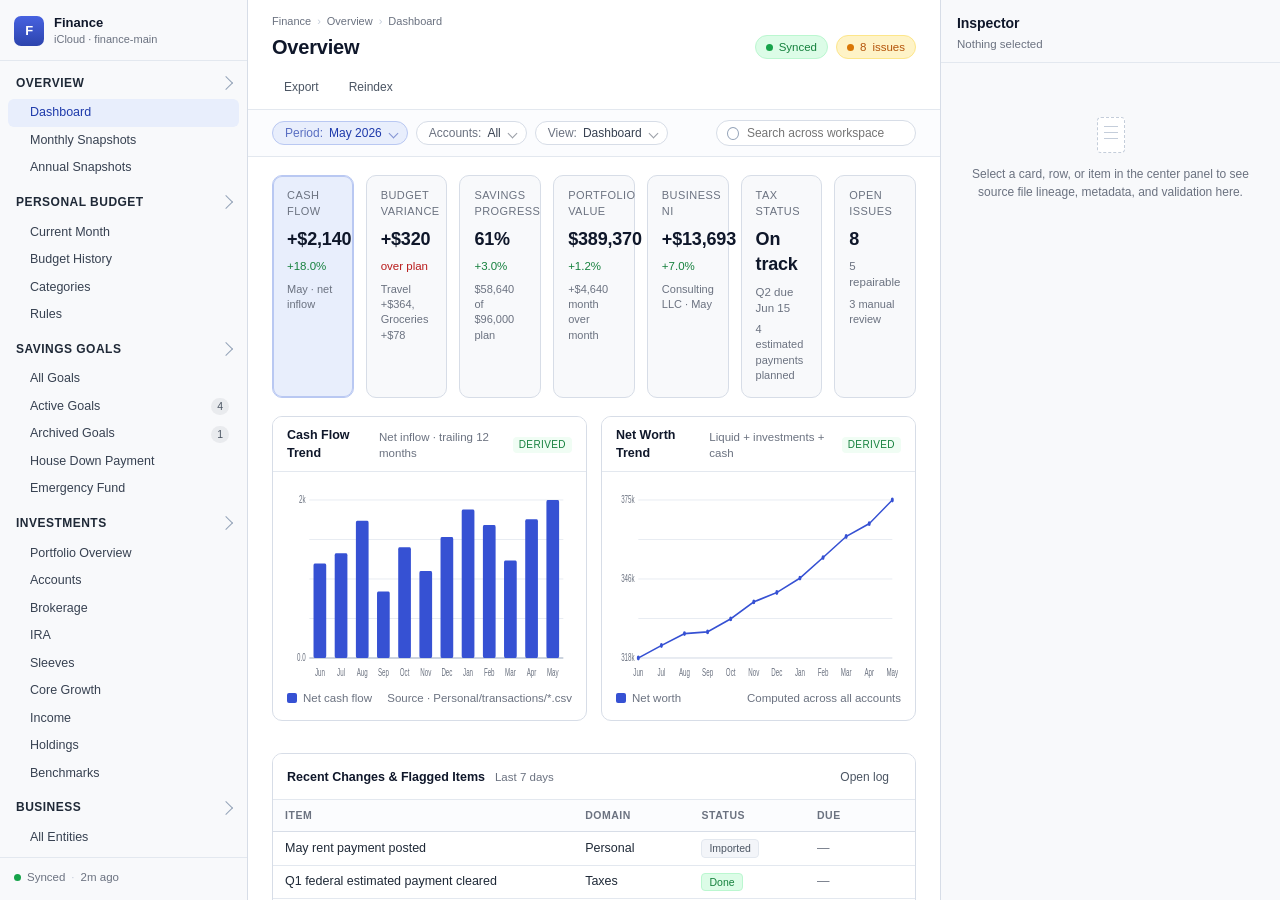
==== prototypes/app-structure/index.html @ e46e609e "feat: initialize base UI layout and styles for finance workspace prototype" ====
<!DOCTYPE html>
<html lang="en">
<head>
  <meta charset="UTF-8" />
  <meta name="viewport" content="width=device-width, initial-scale=1.0" />
  <title>Finance Workspace · Prototype</title>
  <link rel="stylesheet" href="styles.css" />
</head>
<body>
  <div class="app">
    <aside class="sidebar" id="sidebar">
      <header class="sidebar-head">
        <div class="workspace-id">
          <div class="ws-icon">F</div>
          <div>
            <div class="ws-name">Finance</div>
            <div class="ws-meta">iCloud · finance-main</div>
          </div>
        </div>
      </header>
      <nav class="sidebar-nav" id="sidebar-nav"></nav>
      <footer class="sidebar-foot">
        <div class="sync-pill">
          <span class="dot dot-ok"></span>
          <span>Synced</span>
          <span class="sep">·</span>
          <span class="muted">2m ago</span>
        </div>
      </footer>
    </aside>

    <main class="center" id="center">
      <header class="center-head">
        <div class="breadcrumb" id="breadcrumb"></div>
        <div class="title-row">
          <h1 id="page-title">Overview</h1>
          <div class="status-cluster">
            <span class="status-chip status-ok" id="sync-status">
              <span class="dot dot-ok"></span> Synced
            </span>
            <span class="status-chip status-warn" id="issue-status">
              <span class="dot dot-warn"></span> <span id="issue-count">8</span> issues
            </span>
          </div>
        </div>
        <div class="actions-row">
          <div class="local-actions" id="local-actions"></div>
        </div>
      </header>

      <div class="filter-bar" id="filter-bar"></div>

      <div class="content" id="content"></div>
    </main>

    <aside class="inspector" id="inspector">
      <header class="inspector-head">
        <h2 id="inspector-title">Inspector</h2>
        <div class="inspector-sub" id="inspector-sub">Nothing selected</div>
      </header>
      <div class="inspector-body" id="inspector-body">
        <div class="empty-inspector">
          <div class="empty-glyph"></div>
          <p>Select a card, row, or item in the center panel to see source file lineage, metadata, and validation here.</p>
        </div>
      </div>
    </aside>
  </div>

  <script src="data.js"></script>
  <script src="app.js"></script>
</body>
</html>
---- prototypes/app-structure/styles.css ----
/* =========================================================
   Finance Workspace · Prototype styles
   Desktop productivity tone. Neutral surfaces, single accent.
   ========================================================= */

:root {
  --bg: #eef2f7;
  --surface: #ffffff;
  --surface-2: #f8f9fb;
  --surface-3: #fbfcfe;
  --surface-sunken: #f3f5f9;
  --border: #d7dde7;
  --border-soft: #e3e8ef;
  --border-strong: #c4cdda;

  --ink-1: #0f172a;
  --ink-2: #1f2937;
  --ink-3: #374151;
  --ink-4: #4b5563;
  --muted: #6b7280;
  --muted-2: #94a3b8;

  --accent: #3651d3;
  --accent-soft: #e8eefc;
  --accent-border: #b9c8f2;
  --accent-ink: #1e3aab;

  --ok: #15803d;
  --ok-soft: #dcfce7;
  --warn: #b45309;
  --warn-soft: #fef3c7;
  --err: #b91c1c;
  --err-soft: #fee2e2;
  --info: #1e40af;
  --info-soft: #dbeafe;

  --pos: #15803d;
  --neg: #b91c1c;

  --radius-sm: 6px;
  --radius: 10px;
  --radius-lg: 14px;

  --shadow-sm: 0 1px 2px rgba(15, 23, 42, 0.04);
  --shadow: 0 1px 2px rgba(15, 23, 42, 0.04), 0 4px 12px rgba(15, 23, 42, 0.04);

  --row-h: 30px;
  --font-ui: 'Inter', -apple-system, BlinkMacSystemFont, 'SF Pro Text', 'Segoe UI', Roboto, sans-serif;
  --font-mono: ui-monospace, SFMono-Regular, 'SF Mono', Menlo, Consolas, monospace;
}

* { box-sizing: border-box; }

html, body {
  margin: 0;
  padding: 0;
  height: 100%;
  background: var(--bg);
  color: var(--ink-2);
  font-family: var(--font-ui);
  font-size: 13px;
  line-height: 1.4;
  -webkit-font-smoothing: antialiased;
  text-rendering: optimizeLegibility;
}

button {
  font-family: inherit;
  font-size: inherit;
  color: inherit;
  cursor: pointer;
}

h1, h2, h3, h4 { margin: 0; font-weight: 600; color: var(--ink-1); }

a { color: var(--accent); text-decoration: none; }

/* =========================================================
   App layout
   ========================================================= */

.app {
  display: grid;
  grid-template-columns: 248px minmax(0, 1fr) 340px;
  height: 100vh;
  min-width: 1200px;
  background: var(--bg);
}

/* =========================================================
   Sidebar
   ========================================================= */

.sidebar {
  background: var(--surface-2);
  border-right: 1px solid var(--border);
  display: flex;
  flex-direction: column;
  min-height: 0;
}

.sidebar-head {
  padding: 14px 14px 12px;
  border-bottom: 1px solid var(--border-soft);
}

.workspace-id {
  display: flex;
  align-items: center;
  gap: 10px;
}

.ws-icon {
  width: 30px;
  height: 30px;
  border-radius: 7px;
  background: linear-gradient(180deg, #4762e0, #2c44ad);
  color: white;
  font-weight: 700;
  font-size: 13px;
  display: grid;
  place-items: center;
  letter-spacing: -0.02em;
}

.ws-name { font-weight: 600; color: var(--ink-1); font-size: 13px; }
.ws-meta { color: var(--muted); font-size: 11px; }

.sidebar-nav {
  flex: 1;
  overflow-y: auto;
  padding: 8px 8px 14px;
}

.nav-group { margin-bottom: 2px; }

.nav-group-head {
  display: flex;
  align-items: center;
  gap: 6px;
  padding: 6px 8px;
  color: var(--ink-2);
  font-size: 12px;
  font-weight: 600;
  cursor: pointer;
  user-select: none;
  border-radius: 6px;
  text-transform: uppercase;
  letter-spacing: 0.04em;
}

.nav-group-head:hover { background: rgba(15, 23, 42, 0.04); }

.nav-group-caret {
  width: 10px;
  height: 10px;
  border-right: 1.5px solid var(--muted-2);
  border-bottom: 1.5px solid var(--muted-2);
  transform: rotate(-45deg);
  transition: transform 0.12s ease;
  margin-left: auto;
}
.nav-group.collapsed .nav-group-caret { transform: rotate(-135deg); }

.nav-items { display: block; padding: 2px 0 4px; }
.nav-group.collapsed .nav-items { display: none; }

.nav-item {
  display: flex;
  align-items: center;
  padding: 5px 10px 5px 22px;
  border-radius: 6px;
  font-size: 12.5px;
  color: var(--ink-3);
  cursor: pointer;
  user-select: none;
  white-space: nowrap;
  overflow: hidden;
  text-overflow: ellipsis;
}
.nav-item:hover { background: rgba(15, 23, 42, 0.04); }

.nav-item.active {
  background: var(--accent-soft);
  color: var(--accent-ink);
  font-weight: 500;
}

.nav-item .badge {
  margin-left: auto;
  font-size: 10.5px;
  background: rgba(15, 23, 42, 0.06);
  color: var(--ink-4);
  padding: 1px 6px;
  border-radius: 999px;
}
.nav-item.active .badge { background: rgba(54, 81, 211, 0.15); color: var(--accent-ink); }

.sidebar-foot {
  padding: 10px 14px 14px;
  border-top: 1px solid var(--border-soft);
}

.sync-pill {
  display: inline-flex;
  align-items: center;
  gap: 6px;
  color: var(--muted);
  font-size: 11.5px;
}
.sync-pill .sep { color: var(--border-strong); }

/* =========================================================
   Center panel
   ========================================================= */

.center {
  display: flex;
  flex-direction: column;
  min-width: 0;
  background: var(--surface);
  overflow: hidden;
}

.center-head {
  padding: 14px 24px 8px;
  background: var(--surface);
  border-bottom: 1px solid var(--border-soft);
}

.breadcrumb {
  font-size: 11px;
  color: var(--muted);
  margin-bottom: 4px;
}
.breadcrumb .crumb { color: var(--muted); }
.breadcrumb .crumb-sep { margin: 0 6px; color: var(--border-strong); }

.title-row {
  display: flex;
  align-items: center;
  gap: 16px;
}
.title-row h1 {
  font-size: 20px;
  letter-spacing: -0.01em;
  flex: 0 1 auto;
}

.status-cluster {
  margin-left: auto;
  display: flex;
  gap: 8px;
}

.status-chip {
  display: inline-flex;
  align-items: center;
  gap: 6px;
  padding: 3px 10px;
  border-radius: 999px;
  font-size: 11.5px;
  font-weight: 500;
  border: 1px solid var(--border);
  background: var(--surface);
  color: var(--ink-3);
}
.status-ok { background: var(--ok-soft); color: var(--ok); border-color: #bbf7d0; }
.status-warn { background: var(--warn-soft); color: var(--warn); border-color: #fde68a; }
.status-err { background: var(--err-soft); color: var(--err); border-color: #fecaca; }
.status-info { background: var(--info-soft); color: var(--info); border-color: #bfdbfe; }

.dot { width: 7px; height: 7px; border-radius: 50%; display: inline-block; }
.dot-ok { background: #16a34a; }
.dot-warn { background: #d97706; }
.dot-err { background: #dc2626; }
.dot-info { background: #2563eb; }
.dot-muted { background: var(--muted-2); }

.actions-row {
  display: flex;
  align-items: center;
  gap: 8px;
  margin-top: 12px;
  min-height: 28px;
}

.local-actions { display: flex; gap: 6px; flex-wrap: wrap; }

.btn {
  display: inline-flex;
  align-items: center;
  gap: 6px;
  padding: 5px 11px;
  font-size: 12px;
  border-radius: 6px;
  border: 1px solid var(--border);
  background: var(--surface);
  color: var(--ink-2);
  cursor: pointer;
  transition: background 0.1s ease, border-color 0.1s ease;
}
.btn:hover { background: var(--surface-sunken); border-color: var(--border-strong); }
.btn.btn-primary {
  background: var(--accent);
  color: white;
  border-color: var(--accent);
}
.btn.btn-primary:hover { background: var(--accent-ink); border-color: var(--accent-ink); }
.btn.btn-ghost {
  background: transparent;
  border-color: transparent;
  color: var(--ink-4);
}
.btn.btn-ghost:hover { background: rgba(15, 23, 42, 0.05); color: var(--ink-2); }

.filter-bar {
  display: flex;
  align-items: center;
  gap: 8px;
  padding: 10px 24px;
  background: var(--surface-3);
  border-bottom: 1px solid var(--border-soft);
  flex-wrap: wrap;
}

.filter {
  display: inline-flex;
  align-items: center;
  gap: 6px;
  padding: 4px 10px 4px 12px;
  font-size: 12px;
  border-radius: 999px;
  border: 1px solid var(--border);
  background: var(--surface);
  color: var(--ink-3);
  cursor: pointer;
  user-select: none;
}
.filter:hover { border-color: var(--border-strong); background: var(--surface-2); }
.filter.is-active {
  background: var(--accent-soft);
  color: var(--accent-ink);
  border-color: var(--accent-border);
}
.filter .filter-label { color: var(--muted); }
.filter.is-active .filter-label { color: var(--accent-ink); opacity: 0.7; }
.filter .filter-value { font-weight: 500; }
.filter .filter-caret {
  width: 7px;
  height: 7px;
  border-right: 1.5px solid currentColor;
  border-bottom: 1.5px solid currentColor;
  opacity: 0.5;
  transform: rotate(45deg);
  margin-left: 2px;
}

.filter-spacer { flex: 1; }

.search-filter {
  display: inline-flex;
  align-items: center;
  border-radius: 999px;
  border: 1px solid var(--border);
  background: var(--surface);
  padding: 0 10px;
  height: 26px;
  min-width: 200px;
}
.search-filter input {
  border: none;
  outline: none;
  background: transparent;
  font: inherit;
  font-size: 12px;
  color: var(--ink-2);
  width: 100%;
}
.search-filter::before {
  content: '';
  width: 11px;
  height: 11px;
  margin-right: 6px;
  border: 1.5px solid var(--muted-2);
  border-radius: 50%;
  position: relative;
}

.content {
  flex: 1;
  overflow-y: auto;
  padding: 18px 24px 32px;
  background: var(--surface);
}

/* =========================================================
   KPI cards
   ========================================================= */

.kpi-grid {
  display: grid;
  grid-template-columns: repeat(4, minmax(0, 1fr));
  gap: 12px;
  margin-bottom: 18px;
}
.kpi-grid.cols-3 { grid-template-columns: repeat(3, minmax(0, 1fr)); }
.kpi-grid.cols-5 { grid-template-columns: repeat(5, minmax(0, 1fr)); }
.kpi-grid.cols-6 { grid-template-columns: repeat(6, minmax(0, 1fr)); }
.kpi-grid.cols-7 { grid-template-columns: repeat(7, minmax(0, 1fr)); }

.kpi-card {
  background: var(--surface-2);
  border: 1px solid var(--border);
  border-radius: var(--radius);
  padding: 12px 14px 14px;
  cursor: pointer;
  transition: border-color 0.1s ease, box-shadow 0.1s ease, background 0.1s ease;
  position: relative;
  min-width: 0;
}
.kpi-card:hover { border-color: var(--border-strong); }
.kpi-card.selected {
  border-color: var(--accent-border);
  background: var(--accent-soft);
  box-shadow: 0 0 0 1px var(--accent-border) inset;
}

.kpi-label {
  color: var(--muted);
  font-size: 11px;
  font-weight: 500;
  text-transform: uppercase;
  letter-spacing: 0.04em;
  display: flex;
  align-items: center;
  gap: 6px;
}

.kpi-value {
  font-size: 22px;
  font-weight: 600;
  color: var(--ink-1);
  letter-spacing: -0.01em;
  margin-top: 8px;
  font-variant-numeric: tabular-nums;
}
.kpi-value.smaller { font-size: 18px; }

.kpi-delta {
  display: inline-flex;
  align-items: center;
  gap: 4px;
  font-size: 11.5px;
  font-weight: 500;
  margin-top: 6px;
  font-variant-numeric: tabular-nums;
}
.kpi-delta.pos { color: var(--pos); }
.kpi-delta.neg { color: var(--neg); }
.kpi-delta.flat { color: var(--muted); }

.kpi-foot {
  margin-top: 6px;
  color: var(--muted);
  font-size: 11px;
}

/* =========================================================
   Cards / panels
   ========================================================= */

.panel {
  background: var(--surface);
  border: 1px solid var(--border);
  border-radius: var(--radius);
  margin-bottom: 16px;
  overflow: hidden;
}
.panel-head {
  padding: 10px 14px 9px;
  display: flex;
  align-items: center;
  gap: 10px;
  border-bottom: 1px solid var(--border-soft);
  background: var(--surface);
}
.panel-head h3 {
  font-size: 12.5px;
  font-weight: 600;
  color: var(--ink-1);
}
.panel-head .panel-sub {
  color: var(--muted);
  font-size: 11.5px;
}
.panel-head .panel-actions {
  margin-left: auto;
  display: flex;
  gap: 4px;
}
.panel-body { padding: 12px 14px 14px; }
.panel-body.flush { padding: 0; }

.row2 { display: grid; grid-template-columns: 1fr 1fr; gap: 14px; margin-bottom: 16px; }
.row3 { display: grid; grid-template-columns: 1fr 1fr 1fr; gap: 14px; margin-bottom: 16px; }
.row-2-1 { display: grid; grid-template-columns: 2fr 1fr; gap: 14px; margin-bottom: 16px; }
.row-1-2 { display: grid; grid-template-columns: 1fr 2fr; gap: 14px; margin-bottom: 16px; }

/* =========================================================
   Tables
   ========================================================= */

.tbl {
  width: 100%;
  border-collapse: separate;
  border-spacing: 0;
  font-size: 12.5px;
}
.tbl thead th {
  text-align: left;
  font-size: 10.5px;
  font-weight: 600;
  letter-spacing: 0.05em;
  text-transform: uppercase;
  color: var(--muted);
  padding: 8px 12px;
  border-bottom: 1px solid var(--border);
  background: var(--surface-3);
  position: sticky;
  top: 0;
  z-index: 1;
  white-space: nowrap;
}
.tbl tbody td {
  padding: 7px 12px;
  border-bottom: 1px solid var(--border-soft);
  color: var(--ink-2);
  vertical-align: middle;
}
.tbl tbody tr {
  cursor: pointer;
  transition: background 0.08s ease;
}
.tbl tbody tr:hover { background: var(--surface-sunken); }
.tbl tbody tr.selected { background: var(--accent-soft); }
.tbl tbody tr.selected td { color: var(--accent-ink); }
.tbl .num {
  text-align: right;
  font-variant-numeric: tabular-nums;
  white-space: nowrap;
}
.tbl .pos { color: var(--pos); }
.tbl .neg { color: var(--neg); }
.tbl .muted { color: var(--muted); }
.tbl .mono { font-family: var(--font-mono); font-size: 11.5px; }
.tbl .truncate { max-width: 260px; overflow: hidden; text-overflow: ellipsis; white-space: nowrap; }
.tbl .narrow { width: 1%; white-space: nowrap; }

.tbl tbody tr:last-child td { border-bottom: none; }

/* category bar inline */
.bar-inline {
  position: relative;
  height: 8px;
  background: var(--surface-sunken);
  border-radius: 4px;
  overflow: hidden;
  min-width: 80px;
}
.bar-inline > span {
  position: absolute;
  inset: 0 auto 0 0;
  background: var(--accent);
  border-radius: 4px;
}
.bar-inline.warn > span { background: #d97706; }
.bar-inline.err > span { background: #b91c1c; }
.bar-inline.ok > span { background: #16a34a; }

/* =========================================================
   Badges, tags, chips
   ========================================================= */

.tag {
  display: inline-flex;
  align-items: center;
  gap: 4px;
  font-size: 10.5px;
  padding: 1px 7px;
  border-radius: 4px;
  background: var(--surface-sunken);
  color: var(--ink-4);
  font-weight: 500;
  border: 1px solid var(--border-soft);
  white-space: nowrap;
}
.tag.tag-ok { background: var(--ok-soft); color: var(--ok); border-color: #bbf7d0; }
.tag.tag-warn { background: var(--warn-soft); color: var(--warn); border-color: #fde68a; }
.tag.tag-err { background: var(--err-soft); color: var(--err); border-color: #fecaca; }
.tag.tag-info { background: var(--info-soft); color: var(--info); border-color: #bfdbfe; }
.tag.tag-accent { background: var(--accent-soft); color: var(--accent-ink); border-color: var(--accent-border); }
.tag.tag-muted { background: transparent; color: var(--muted); border-color: var(--border); }

.sev-dot { width: 7px; height: 7px; border-radius: 50%; display: inline-block; margin-right: 6px; }
.sev-err { background: #dc2626; }
.sev-warn { background: #d97706; }
.sev-info { background: #2563eb; }

.path-chip {
  display: inline-flex;
  align-items: center;
  gap: 6px;
  font-family: var(--font-mono);
  font-size: 11px;
  background: var(--surface-sunken);
  border: 1px solid var(--border-soft);
  color: var(--ink-3);
  padding: 2px 6px;
  border-radius: 4px;
  white-space: nowrap;
  overflow: hidden;
  text-overflow: ellipsis;
  max-width: 100%;
}

.path-chip::before {
  content: '';
  width: 10px;
  height: 8px;
  background: var(--muted-2);
  -webkit-mask: linear-gradient(#000, #000);
          mask: linear-gradient(#000, #000);
  border-radius: 1px;
  flex-shrink: 0;
}

/* =========================================================
   Charts
   ========================================================= */

.chart-wrap {
  height: 200px;
  width: 100%;
  position: relative;
}
.chart-wrap.tall { height: 230px; }
.chart-wrap.short { height: 140px; }
.chart-wrap svg { width: 100%; height: 100%; display: block; }

.chart-axis-label {
  font-size: 10px;
  fill: var(--muted);
  font-family: var(--font-ui);
}

.chart-grid line { stroke: var(--border-soft); stroke-width: 1; }
.chart-axis line { stroke: var(--border); stroke-width: 1; }

.legend {
  display: flex;
  gap: 14px;
  font-size: 11.5px;
  color: var(--muted);
  margin-top: 6px;
  flex-wrap: wrap;
}
.legend-item { display: inline-flex; align-items: center; gap: 6px; }
.legend-swatch { width: 10px; height: 10px; border-radius: 2px; }

/* =========================================================
   Inspector
   ========================================================= */

.inspector {
  background: var(--surface-2);
  border-left: 1px solid var(--border);
  display: flex;
  flex-direction: column;
  min-height: 0;
}

.inspector-head {
  padding: 14px 16px 10px;
  border-bottom: 1px solid var(--border-soft);
}
.inspector-head h2 {
  font-size: 14px;
  font-weight: 600;
  color: var(--ink-1);
  letter-spacing: -0.005em;
}
.inspector-sub {
  font-size: 11.5px;
  color: var(--muted);
  margin-top: 2px;
}

.inspector-body {
  flex: 1;
  overflow-y: auto;
  padding: 14px 16px 24px;
}

.insp-section { margin-bottom: 18px; }
.insp-section:last-child { margin-bottom: 0; }

.insp-label {
  font-size: 10px;
  font-weight: 600;
  text-transform: uppercase;
  letter-spacing: 0.06em;
  color: var(--muted);
  margin-bottom: 6px;
}

.insp-value {
  font-size: 13px;
  color: var(--ink-1);
  font-variant-numeric: tabular-nums;
}
.insp-value.big {
  font-size: 22px;
  font-weight: 600;
  letter-spacing: -0.01em;
}

.insp-row {
  display: flex;
  justify-content: space-between;
  font-size: 12px;
  padding: 4px 0;
  color: var(--ink-3);
  border-bottom: 1px dashed var(--border-soft);
}
.insp-row:last-child { border-bottom: none; }
.insp-row .k { color: var(--muted); }
.insp-row .v { color: var(--ink-2); font-variant-numeric: tabular-nums; max-width: 60%; text-align: right; }

.insp-block {
  background: var(--surface);
  border: 1px solid var(--border-soft);
  border-radius: 8px;
  padding: 10px 12px;
}
.insp-block + .insp-block { margin-top: 8px; }

.insp-pre {
  font-family: var(--font-mono);
  font-size: 11px;
  background: var(--surface);
  border: 1px solid var(--border-soft);
  border-radius: 6px;
  padding: 10px 12px;
  color: var(--ink-2);
  white-space: pre-wrap;
  word-break: break-word;
}

.empty-inspector {
  text-align: center;
  color: var(--muted);
  padding: 40px 12px;
}
.empty-inspector p { font-size: 12px; line-height: 1.55; }
.empty-glyph {
  width: 28px;
  height: 36px;
  margin: 0 auto 12px;
  border: 1.5px dashed var(--border-strong);
  border-radius: 4px;
  position: relative;
  background: var(--surface);
}
.empty-glyph::after {
  content: '';
  position: absolute;
  top: 8px; left: 6px; right: 6px;
  height: 1.5px;
  background: var(--border-strong);
  box-shadow: 0 6px 0 var(--border-strong), 0 12px 0 var(--border-strong);
}

.derived-tag, .imported-tag, .repaired-tag {
  display: inline-flex;
  align-items: center;
  gap: 4px;
  font-size: 10px;
  font-weight: 500;
  padding: 1px 6px;
  border-radius: 4px;
  text-transform: uppercase;
  letter-spacing: 0.04em;
}
.imported-tag { background: #eef2ff; color: #4338ca; }
.derived-tag { background: #f0fdf4; color: #15803d; }
.repaired-tag { background: #fef3c7; color: #b45309; }

/* =========================================================
   Notes (markdown preview)
   ========================================================= */

.note-list {
  display: flex;
  flex-direction: column;
  border: 1px solid var(--border);
  border-radius: var(--radius);
  overflow: hidden;
}

.note-list .note-row {
  padding: 10px 12px;
  border-bottom: 1px solid var(--border-soft);
  cursor: pointer;
  background: var(--surface);
}
.note-list .note-row:last-child { border-bottom: none; }
.note-list .note-row:hover { background: var(--surface-sunken); }
.note-list .note-row.selected { background: var(--accent-soft); }

.note-title { font-weight: 600; color: var(--ink-1); font-size: 13px; }
.note-meta { color: var(--muted); font-size: 11px; margin-top: 2px; display: flex; gap: 8px; flex-wrap: wrap; }

.md-preview {
  font-size: 13px;
  color: var(--ink-2);
  line-height: 1.65;
  padding: 18px 20px;
  background: var(--surface);
  border: 1px solid var(--border);
  border-radius: var(--radius);
  max-height: 580px;
  overflow-y: auto;
}
.md-preview h1 { font-size: 20px; margin: 0 0 12px; letter-spacing: -0.01em; }
.md-preview h2 { font-size: 15px; margin: 18px 0 8px; color: var(--ink-1); border-bottom: 1px solid var(--border-soft); padding-bottom: 4px; }
.md-preview h3 { font-size: 13.5px; margin: 14px 0 6px; color: var(--ink-1); }
.md-preview p { margin: 0 0 8px; }
.md-preview ul, .md-preview ol { padding-left: 20px; margin: 0 0 8px; }
.md-preview li { margin-bottom: 2px; }
.md-preview code {
  font-family: var(--font-mono);
  font-size: 11.5px;
  background: var(--surface-sunken);
  border: 1px solid var(--border-soft);
  border-radius: 3px;
  padding: 1px 4px;
}
.md-preview hr { border: none; border-top: 1px solid var(--border-soft); margin: 14px 0; }
.md-preview blockquote {
  border-left: 3px solid var(--accent-border);
  background: var(--accent-soft);
  margin: 8px 0;
  padding: 6px 12px;
  color: var(--accent-ink);
  font-size: 12.5px;
  border-radius: 0 6px 6px 0;
}
.md-preview .frontmatter-block {
  font-family: var(--font-mono);
  font-size: 11px;
  background: var(--surface-sunken);
  border: 1px solid var(--border-soft);
  border-radius: 6px;
  padding: 10px 12px;
  color: var(--ink-3);
  white-space: pre-wrap;
  margin-bottom: 14px;
}

/* =========================================================
   Goal cards
   ========================================================= */

.goal-grid {
  display: grid;
  grid-template-columns: repeat(2, minmax(0, 1fr));
  gap: 12px;
}

.goal-card {
  border: 1px solid var(--border);
  background: var(--surface);
  border-radius: var(--radius);
  padding: 14px 16px 16px;
  cursor: pointer;
  position: relative;
  transition: border-color 0.1s ease;
}
.goal-card:hover { border-color: var(--border-strong); }
.goal-card.selected { border-color: var(--accent-border); box-shadow: 0 0 0 1px var(--accent-border) inset; background: var(--accent-soft); }
.goal-card.selected .goal-name { color: var(--accent-ink); }

.goal-card .goal-name {
  font-weight: 600;
  color: var(--ink-1);
  font-size: 13.5px;
  display: flex;
  align-items: center;
  gap: 8px;
  margin-bottom: 4px;
}
.goal-meta { color: var(--muted); font-size: 11.5px; margin-bottom: 12px; }
.goal-target {
  display: flex;
  align-items: baseline;
  gap: 10px;
  margin-bottom: 8px;
}
.goal-target .balance {
  font-size: 18px;
  font-weight: 600;
  color: var(--ink-1);
  letter-spacing: -0.01em;
  font-variant-numeric: tabular-nums;
}
.goal-target .of {
  color: var(--muted);
  font-size: 12px;
  font-variant-numeric: tabular-nums;
}
.goal-progress {
  position: relative;
  height: 8px;
  background: var(--surface-sunken);
  border-radius: 4px;
  overflow: hidden;
  margin-bottom: 8px;
}
.goal-progress > span {
  display: block;
  height: 100%;
  background: linear-gradient(90deg, #4762e0, #3651d3);
}

.goal-foot {
  display: flex;
  justify-content: space-between;
  color: var(--muted);
  font-size: 11.5px;
  margin-top: 8px;
}
.goal-foot .pct { color: var(--ink-2); font-weight: 500; }

/* =========================================================
   Issue list
   ========================================================= */

.issue-group { margin-bottom: 18px; }
.issue-group-head {
  display: flex;
  align-items: center;
  gap: 8px;
  font-size: 11px;
  font-weight: 600;
  text-transform: uppercase;
  letter-spacing: 0.05em;
  color: var(--muted);
  margin-bottom: 8px;
}
.issue-group-head .count {
  background: var(--surface-sunken);
  border: 1px solid var(--border-soft);
  color: var(--ink-3);
  padding: 1px 6px;
  border-radius: 999px;
  font-size: 10.5px;
}

.issue-row {
  display: grid;
  grid-template-columns: 18px 1fr auto auto auto;
  gap: 12px;
  align-items: center;
  padding: 9px 12px;
  background: var(--surface);
  border: 1px solid var(--border-soft);
  border-radius: 8px;
  margin-bottom: 6px;
  cursor: pointer;
  font-size: 12.5px;
}
.issue-row:hover { border-color: var(--border-strong); }
.issue-row.selected { background: var(--accent-soft); border-color: var(--accent-border); }
.issue-row .issue-title { font-weight: 500; color: var(--ink-1); }
.issue-row .issue-msg { color: var(--muted); font-size: 11.5px; margin-top: 1px; }
.issue-row .issue-file { font-family: var(--font-mono); font-size: 11px; color: var(--ink-4); }

/* =========================================================
   Sleeve / allocation visuals
   ========================================================= */

.alloc-list { display: flex; flex-direction: column; gap: 8px; }
.alloc-row { display: grid; grid-template-columns: 110px 1fr 60px 60px; gap: 10px; align-items: center; font-size: 12px; }
.alloc-row .alloc-name { color: var(--ink-2); }
.alloc-row .alloc-bar {
  height: 10px; background: var(--surface-sunken); border-radius: 4px; position: relative; overflow: hidden;
}
.alloc-row .alloc-bar .actual { position: absolute; left: 0; top: 0; bottom: 0; background: var(--accent); }
.alloc-row .alloc-bar .target {
  position: absolute; top: -2px; bottom: -2px; width: 2px; background: var(--ink-3);
}
.alloc-row .alloc-num { font-variant-numeric: tabular-nums; text-align: right; color: var(--ink-2); }
.alloc-row .alloc-num.muted { color: var(--muted); }
.alloc-row .alloc-num.warn { color: var(--warn); }
.alloc-row .alloc-num.err { color: var(--err); }

/* =========================================================
   Checklist
   ========================================================= */

.checklist { list-style: none; padding: 0; margin: 0; }
.checklist li {
  display: flex;
  align-items: flex-start;
  gap: 8px;
  padding: 7px 0;
  border-bottom: 1px dashed var(--border-soft);
  font-size: 12.5px;
  color: var(--ink-2);
}
.checklist li:last-child { border-bottom: none; }
.checkbox {
  width: 13px;
  height: 13px;
  border-radius: 3px;
  border: 1.5px solid var(--border-strong);
  background: var(--surface);
  margin-top: 2px;
  flex-shrink: 0;
  position: relative;
}
.checkbox.done {
  background: var(--accent);
  border-color: var(--accent);
}
.checkbox.done::after {
  content: '';
  position: absolute;
  left: 3px; top: 0px;
  width: 4px; height: 8px;
  border-right: 1.5px solid white;
  border-bottom: 1.5px solid white;
  transform: rotate(45deg);
}
.checklist .ci-meta {
  margin-left: auto;
  color: var(--muted);
  font-size: 11px;
  white-space: nowrap;
}

/* =========================================================
   Misc
   ========================================================= */

.diff-add { color: var(--ok); }
.diff-del { color: var(--err); }

.pre-block {
  background: var(--surface-sunken);
  border: 1px solid var(--border-soft);
  border-radius: 6px;
  padding: 10px 12px;
  font-family: var(--font-mono);
  font-size: 11px;
  color: var(--ink-2);
  white-space: pre-wrap;
  word-break: break-word;
  line-height: 1.55;
}
.pre-block .add { background: rgba(22, 163, 74, 0.12); display: block; padding: 0 2px; }
.pre-block .del { background: rgba(220, 38, 38, 0.12); display: block; padding: 0 2px; text-decoration: line-through; }

.entity-strip {
  display: flex;
  gap: 8px;
  margin-bottom: 14px;
  flex-wrap: wrap;
}
.entity-pill {
  display: inline-flex;
  align-items: center;
  gap: 8px;
  padding: 6px 12px;
  border-radius: 8px;
  border: 1px solid var(--border);
  background: var(--surface);
  cursor: pointer;
  font-size: 12px;
}
.entity-pill:hover { border-color: var(--border-strong); }
.entity-pill.active { background: var(--accent-soft); border-color: var(--accent-border); color: var(--accent-ink); font-weight: 500; }
.entity-pill .dot-muted { background: var(--muted-2); }

.section-title {
  font-size: 12px;
  font-weight: 600;
  color: var(--ink-1);
  text-transform: uppercase;
  letter-spacing: 0.05em;
  margin: 4px 0 8px;
}

.value-pos { color: var(--pos); }
.value-neg { color: var(--neg); }

.scroll-shadow { box-shadow: 0 1px 0 var(--border-soft) inset; }

/* scrollbars subdued */
::-webkit-scrollbar { width: 10px; height: 10px; }
::-webkit-scrollbar-thumb { background: rgba(15, 23, 42, 0.14); border-radius: 5px; border: 2px solid var(--bg); }
::-webkit-scrollbar-thumb:hover { background: rgba(15, 23, 42, 0.22); }
::-webkit-scrollbar-track { background: transparent; }
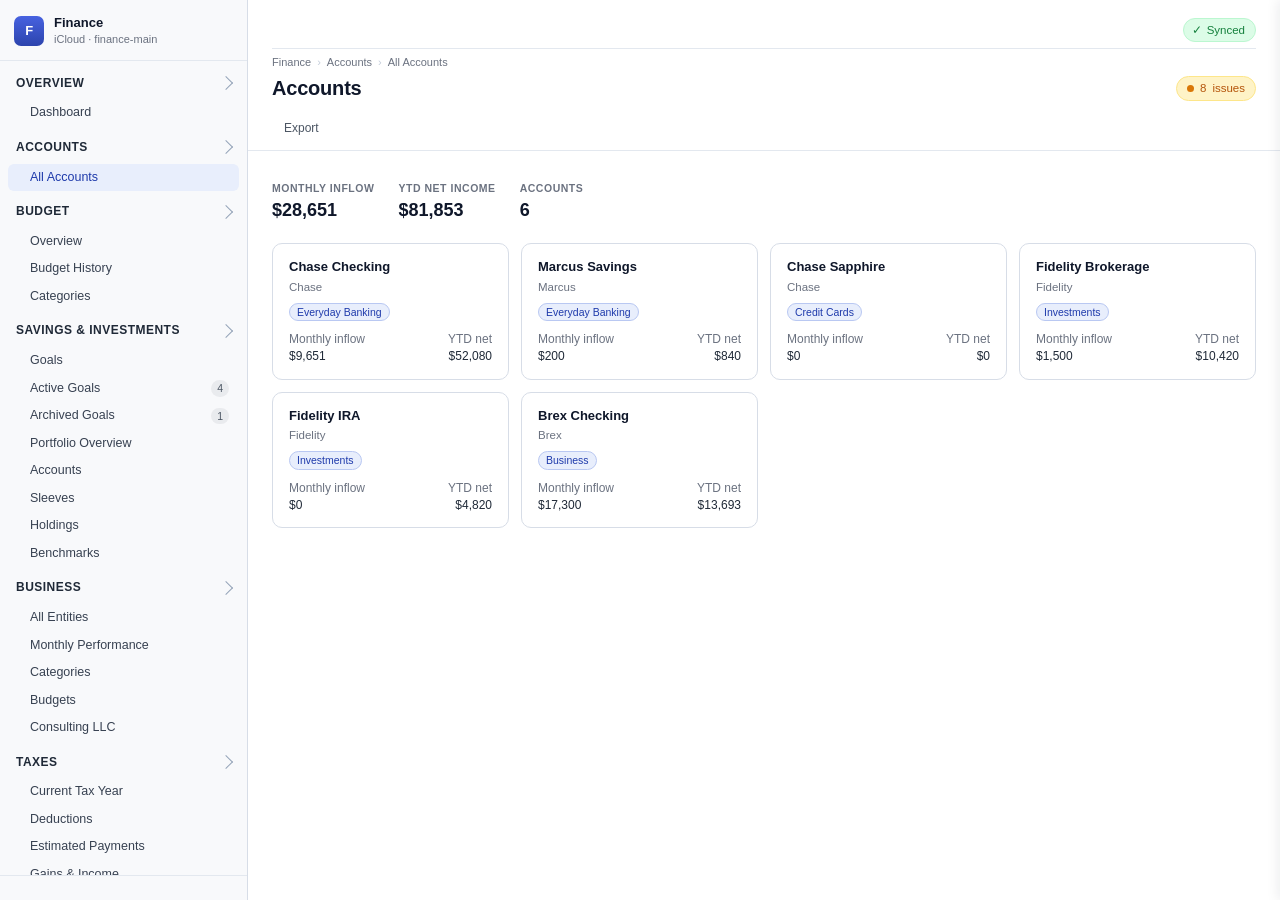
==== commit 3e9b6e07: "Implement prototype-prd-alignment: all 46 tasks complete - NAV: 7-group v1 structure (Overview, Acco" ====
--- a/prototypes/app-structure/index.html
+++ b/prototypes/app-structure/index.html
@@ -19,25 +19,21 @@
         </div>
       </header>
       <nav class="sidebar-nav" id="sidebar-nav"></nav>
-      <footer class="sidebar-foot">
-        <div class="sync-pill">
-          <span class="dot dot-ok"></span>
-          <span>Synced</span>
-          <span class="sep">·</span>
-          <span class="muted">2m ago</span>
-        </div>
-      </footer>
+      <footer class="sidebar-foot"></footer>
     </aside>
 
     <main class="center" id="center">
       <header class="center-head">
+        <div id="toolbar" class="toolbar">
+          <div class="sync-pill" id="sync-pill" data-state="synced">
+            <span class="sync-pill-icon"></span>
+            <span class="sync-pill-label">Synced</span>
+          </div>
+        </div>
         <div class="breadcrumb" id="breadcrumb"></div>
         <div class="title-row">
           <h1 id="page-title">Overview</h1>
           <div class="status-cluster">
-            <span class="status-chip status-ok" id="sync-status">
-              <span class="dot dot-ok"></span> Synced
-            </span>
             <span class="status-chip status-warn" id="issue-status">
               <span class="dot dot-warn"></span> <span id="issue-count">8</span> issues
             </span>
@@ -52,20 +48,22 @@
 
       <div class="content" id="content"></div>
     </main>
+  </div>
 
-    <aside class="inspector" id="inspector">
-      <header class="inspector-head">
-        <h2 id="inspector-title">Inspector</h2>
-        <div class="inspector-sub" id="inspector-sub">Nothing selected</div>
-      </header>
-      <div class="inspector-body" id="inspector-body">
-        <div class="empty-inspector">
-          <div class="empty-glyph"></div>
-          <p>Select a card, row, or item in the center panel to see source file lineage, metadata, and validation here.</p>
-        </div>
+  <div id="inspector-backdrop" class="inspector-backdrop"></div>
+
+  <aside class="inspector" id="inspector" style="width:360px">
+    <header class="inspector-head">
+      <h2 id="inspector-title">Inspector</h2>
+      <div class="inspector-sub" id="inspector-sub">Nothing selected</div>
+    </header>
+    <div class="inspector-body" id="inspector-body">
+      <div class="empty-inspector">
+        <div class="empty-glyph"></div>
+        <p>Select a card, row, or item in the center panel to see source file lineage, metadata, and validation here.</p>
       </div>
-    </aside>
-  </div>
+    </div>
+  </aside>
 
   <script src="data.js"></script>
   <script src="app.js"></script>
--- a/prototypes/app-structure/styles.css
+++ b/prototypes/app-structure/styles.css
@@ -81,9 +81,9 @@
 
 .app {
   display: grid;
-  grid-template-columns: 248px minmax(0, 1fr) 340px;
+  grid-template-columns: 248px minmax(0, 1fr);
   height: 100vh;
-  min-width: 1200px;
+  min-width: 900px;
   background: var(--bg);
 }
 
@@ -673,11 +673,21 @@
    ========================================================= */
 
 .inspector {
+  position: fixed;
+  top: 0;
+  right: 0;
+  height: 100vh;
   background: var(--surface-2);
   border-left: 1px solid var(--border);
   display: flex;
   flex-direction: column;
-  min-height: 0;
+  transform: translateX(100%);
+  transition: transform 0.22s ease;
+  z-index: 100;
+  box-shadow: -2px 0 12px rgba(15, 23, 42, 0.08);
+}
+.inspector.inspector-open {
+  transform: translateX(0);
 }
 
 .inspector-head {
@@ -1107,6 +1117,323 @@
 
 .scroll-shadow { box-shadow: 0 1px 0 var(--border-soft) inset; }
 
+/* =========================================================
+   Inspector backdrop (T007)
+   ========================================================= */
+
+.inspector-backdrop {
+  display: none;
+  position: fixed;
+  inset: 0;
+  background: rgba(15, 23, 42, 0.18);
+  z-index: 99;
+}
+
+/* =========================================================
+   Toolbar (T008 / T021)
+   ========================================================= */
+
+.toolbar {
+  display: flex;
+  align-items: center;
+  justify-content: flex-end;
+  padding: 4px 0 6px;
+  border-bottom: 1px solid var(--border-soft);
+  margin-bottom: 6px;
+}
+
+.sync-pill {
+  display: inline-flex;
+  align-items: center;
+  gap: 5px;
+  padding: 3px 10px 3px 8px;
+  border-radius: 999px;
+  font-size: 11.5px;
+  font-weight: 500;
+  border: 1px solid transparent;
+  cursor: default;
+}
+
+.sync-pill[data-state="synced"] {
+  background: var(--ok-soft);
+  color: var(--ok);
+  border-color: #bbf7d0;
+}
+.sync-pill[data-state="synced"] .sync-pill-icon::before { content: '✓'; }
+
+.sync-pill[data-state="syncing"] {
+  background: var(--info-soft);
+  color: var(--info);
+  border-color: #bfdbfe;
+  animation: pill-pulse 1.4s ease-in-out infinite;
+}
+.sync-pill[data-state="syncing"] .sync-pill-icon::before { content: '↻'; }
+
+.sync-pill[data-state="stale"] {
+  background: var(--warn-soft);
+  color: var(--warn);
+  border-color: #fde68a;
+}
+.sync-pill[data-state="stale"] .sync-pill-icon::before { content: '⏱'; }
+
+.sync-pill[data-state="error"] {
+  background: var(--err-soft);
+  color: var(--err);
+  border-color: #fecaca;
+}
+.sync-pill[data-state="error"] .sync-pill-icon::before { content: '✕'; }
+
+@keyframes pill-pulse {
+  0%, 100% { opacity: 1; }
+  50% { opacity: 0.6; }
+}
+
+/* =========================================================
+   Per-file sync badges (T024)
+   ========================================================= */
+
+.sync-badge {
+  display: inline-block;
+  width: 6px;
+  height: 6px;
+  border-radius: 50%;
+  margin-left: 4px;
+  vertical-align: middle;
+}
+.sync-badge--available  { background: #16a34a; }
+.sync-badge--syncing    { background: #1e40af; }
+.sync-badge--missing    { background: #b45309; }
+.sync-badge--conflict   { background: #b91c1c; }
+
+/* =========================================================
+   Issue severity rows and badges (T027)
+   ========================================================= */
+
+.issue-row--error   { border-left: 3px solid var(--err);  }
+.issue-row--warning { border-left: 3px solid var(--warn); }
+.issue-row--info    { border-left: 3px solid var(--info); }
+
+.issue-badge--repairable {
+  display: inline-flex; align-items: center; gap: 3px;
+  padding: 1px 7px; border-radius: 999px;
+  font-size: 10.5px; font-weight: 500;
+  background: var(--ok-soft); color: var(--ok); border: 1px solid #bbf7d0;
+}
+.issue-badge--manual {
+  display: inline-flex; align-items: center; gap: 3px;
+  padding: 1px 7px; border-radius: 999px;
+  font-size: 10.5px; font-weight: 500;
+  background: var(--surface-sunken); color: var(--muted); border: 1px solid var(--border);
+}
+
+/* =========================================================
+   Onboarding card grid (T020)
+   ========================================================= */
+
+.onboarding-grid {
+  display: grid;
+  grid-template-columns: repeat(2, 1fr);
+  gap: 14px;
+  padding: 4px 0;
+}
+
+.onboarding-card {
+  background: var(--surface);
+  border: 1px solid var(--border);
+  border-radius: var(--radius);
+  padding: 16px 18px;
+  border-left-width: 4px;
+}
+.onboarding-card--ok      { border-left-color: var(--ok); }
+.onboarding-card--warn    { border-left-color: var(--warn); }
+.onboarding-card--err     { border-left-color: var(--err); }
+.onboarding-card--neutral { border-left-color: var(--border-strong); }
+
+.onboarding-card .state-icon {
+  font-size: 24px;
+  margin-bottom: 8px;
+  display: block;
+}
+.onboarding-card .state-label {
+  font-size: 13px;
+  font-weight: 600;
+  color: var(--ink-1);
+  margin-bottom: 4px;
+}
+.onboarding-card .state-desc {
+  font-size: 12px;
+  color: var(--ink-4);
+  line-height: 1.5;
+  margin-bottom: 10px;
+}
+.onboarding-card .state-action {
+  margin-top: auto;
+}
+
+/* =========================================================
+   Heat map table (T038 / T044)
+   ========================================================= */
+
+.heat-map-table {
+  width: 100%;
+  border-collapse: collapse;
+  font-size: 12px;
+  font-variant-numeric: tabular-nums;
+}
+.heat-map-table th {
+  text-align: center;
+  font-weight: 600;
+  font-size: 11px;
+  text-transform: uppercase;
+  letter-spacing: 0.04em;
+  color: var(--muted);
+  padding: 6px 8px;
+  border-bottom: 1px solid var(--border);
+}
+.heat-map-table th:first-child { text-align: left; min-width: 120px; }
+.heat-map-table td {
+  text-align: right;
+  padding: 6px 8px;
+  border-bottom: 1px solid var(--border-soft);
+  min-width: 52px;
+}
+.heat-map-table td:first-child { text-align: left; font-weight: 500; }
+.heat-map-table td.pos { background: #dcfce7; color: var(--ok); }
+.heat-map-table td.neg { background: #fee2e2; color: var(--err); }
+.heat-map-table .sp500-row td { border-top: 2px solid var(--border); font-weight: 600; }
+.heat-map-table .sp500-row td.pos { background: #bbf7d0; }
+.heat-map-table .sp500-row td.neg { background: #fecaca; }
+
+/* =========================================================
+   Accounts card grid (T041)
+   ========================================================= */
+
+.accounts-aggregate {
+  display: flex;
+  gap: 24px;
+  padding: 12px 0 16px;
+}
+.accounts-aggregate .agg-item {
+  display: flex;
+  flex-direction: column;
+  gap: 2px;
+}
+.accounts-aggregate .agg-label {
+  font-size: 10.5px;
+  font-weight: 600;
+  text-transform: uppercase;
+  letter-spacing: 0.05em;
+  color: var(--muted);
+}
+.accounts-aggregate .agg-value {
+  font-size: 18px;
+  font-weight: 600;
+  color: var(--ink-1);
+  font-variant-numeric: tabular-nums;
+}
+
+.accounts-grid {
+  display: grid;
+  grid-template-columns: repeat(auto-fill, minmax(220px, 1fr));
+  gap: 12px;
+  padding: 4px 0;
+}
+
+.account-card {
+  background: var(--surface);
+  border: 1px solid var(--border);
+  border-radius: var(--radius);
+  padding: 14px 16px;
+  cursor: pointer;
+  transition: border-color 0.12s;
+}
+.account-card:hover { border-color: var(--accent-border); }
+.account-card.selected { border-color: var(--accent); background: var(--accent-soft); }
+
+.account-card .ac-name {
+  font-size: 13px;
+  font-weight: 600;
+  color: var(--ink-1);
+  margin-bottom: 2px;
+}
+.account-card .ac-inst {
+  font-size: 11.5px;
+  color: var(--muted);
+  margin-bottom: 8px;
+}
+.account-card .ac-group {
+  display: inline-flex;
+  align-items: center;
+  padding: 1px 7px;
+  border-radius: 999px;
+  font-size: 10.5px;
+  font-weight: 500;
+  background: var(--accent-soft);
+  color: var(--accent-ink);
+  border: 1px solid var(--accent-border);
+  margin-bottom: 10px;
+}
+.account-card .ac-metrics {
+  display: flex;
+  justify-content: space-between;
+  font-size: 12px;
+}
+.account-card .ac-metric-label { color: var(--muted); }
+.account-card .ac-metric-value { font-variant-numeric: tabular-nums; font-weight: 500; }
+
+/* =========================================================
+   Deductions list (T039)
+   ========================================================= */
+
+.deduction-group {
+  margin-bottom: 20px;
+}
+.deduction-group-head {
+  display: flex;
+  align-items: center;
+  gap: 8px;
+  padding: 8px 0 6px;
+  border-bottom: 1px solid var(--border);
+  margin-bottom: 2px;
+}
+.deduction-group-head .dg-title {
+  font-size: 12px;
+  font-weight: 600;
+  text-transform: uppercase;
+  letter-spacing: 0.05em;
+  color: var(--ink-2);
+}
+.deduction-group-head .dg-total {
+  margin-left: auto;
+  font-size: 12px;
+  font-weight: 600;
+  font-variant-numeric: tabular-nums;
+}
+
+/* =========================================================
+   Indexing progress (T025)
+   ========================================================= */
+
+.indexing-view {
+  max-width: 560px;
+  margin: 32px auto;
+  text-align: center;
+}
+.indexing-view h2 { margin-bottom: 8px; }
+.indexing-progress-bar {
+  height: 8px;
+  background: var(--border);
+  border-radius: 999px;
+  overflow: hidden;
+  margin: 14px 0 8px;
+}
+.indexing-progress-bar-fill {
+  height: 100%;
+  background: var(--accent);
+  border-radius: 999px;
+  transition: width 0.4s ease;
+}
+
 /* scrollbars subdued */
 ::-webkit-scrollbar { width: 10px; height: 10px; }
 ::-webkit-scrollbar-thumb { background: rgba(15, 23, 42, 0.14); border-radius: 5px; border: 2px solid var(--bg); }
